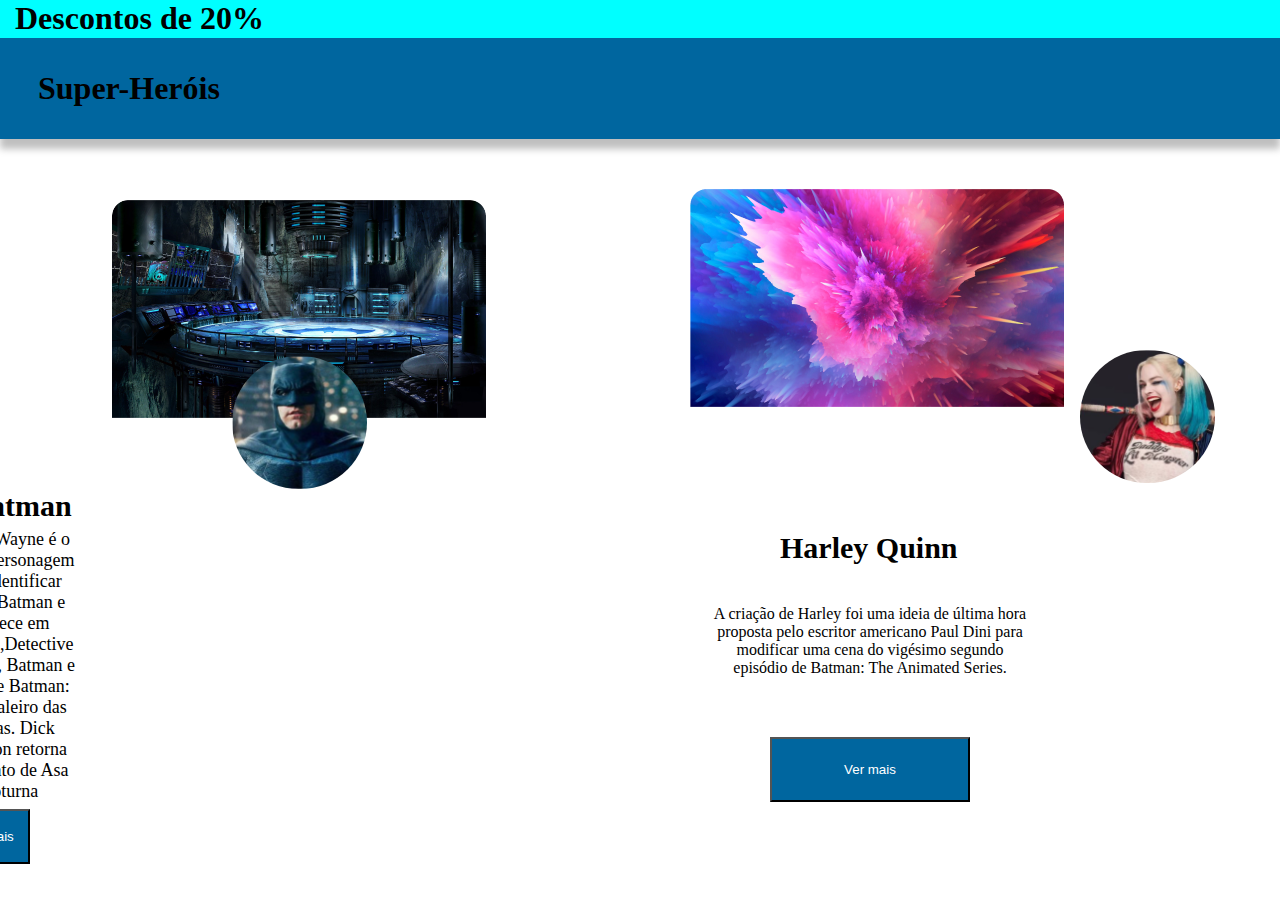
==== Frontend/aula10/index.html @ 7b3833b3 "CTD" ====
<!DOCTYPE html>
<html lang="pt-br">

<head>
    <meta charset="UTF-8">
    <meta http-equiv="X-UA-Compatible" content="IE=edge">
    <meta name="viewport" content="width=device-width, initial-scale=1.0">
    <link rel="stylesheet" href="styles/style.css">
    <title>Aula10</title>
</head>

<body>
    <header class="cabecalho">
        <div class="title">
            <h1>Descontos de 20%</h1>
        </div>
        <h1 class="subtitle">Super-Heróis</h1>
    </header>

    <main>
        <section class="rows">
            <div class="card1">
                <img class="fundo1" src="./img/fundo1.png" alt="fundo Batman">
                <h1>Batman</h1>
                <p>Bruce Wayne é o único personagem a se identificar como Batman e aparece 
                    em Batman,Detective Comics, Batman e Robin e Batman: O Cavaleiro das Trevas. 
                    Dick Grayson retorna ao manto de Asa Noturna</p>
                <img class="batman" src="./img/Batman.png" alt="Batman">  
                <button class="bat">Ver mais</button>   
            </div>
            <div class="card2">
                <img class="fundo2" src="./img/fundo2.png" alt="fundo Batman">
                <h1>Harley Quinn</h1>
                <p>A criação de Harley foi uma ideia de última hora proposta pelo escritor americano Paul Dini para modificar uma cena do vigésimo segundo episódio de Batman: The Animated Series.            </p>
                <img class="Harley" src="./img/Harley Quinn.png" alt="Batman">
                <button class="har">Ver mais</button>    
            </div>
        </section>
    </main>
    <footer>
        <div>
            <h1 class="footer">Todos os direitos reservados a Front-end I</h1>
        </div>
    </footer>
</body>

</html>
---- Frontend/aula10/styles/style.css ----
* {
    margin: 0;
    padding: 0;
    box-sizing: border-box;
}

.cabecalho .title {
    background-color: aqua;
    display: flex;
    width: 100vw;
    height: 38px;
    padding-left: 15px;

}

.cabecalho .subtitle {
    background-color: #00669F;
    display: flex;
    height: 101px;
    width: 100vw;
    align-items: center;
    padding-left: 38px;
    box-shadow: 0px 10px 7px 0px #00000040;
}

.fundo1 {
    position: absolute;
    width: 374px;
    height: 217.81px;
    left: 112px;
    top: 200.11px;
    border-radius: 16px 16px 0px 0px;
}

.batman {
    position: absolute;
    width: 135.43px;
    height: 133.17px;
    left: 231.57px;
    top: 355.57px;
    border-radius: 80px;
}

fundo2 {
    position: absolute;
    width: 374px;
    height: 217.81px;
    left: 112px;
    top: 225.11px;
}

.Harley {
    position: absolute;
    width: 135.43px;
    height: 133.17px;
    left: 1080px;
    top: 350px;
    border-radius: 80px;
}

.rows {
    display: flex;
    justify-content: center;
    align-items: center;
}

.card1 {
    display: flex;
    border-radius: 5px;
    padding: 30px;
    margin: 20px;
    width: 400px;
}

.card1 p {
    position: relative;
    font-size: 18px;
    text-align: center;
    top: 270px;
    right: 420px;    
    padding: 10px;
}

.card1 h1 {
    position: relative;
    top: 240px;
    font-size: 30px;
    right: 280px;
}

.card2 {
    border-radius: 5px;
    padding: 30px;
    margin: 20px;
    width: 400px;
}

.card2 p {
    position: relative;
    font-size: 16px;
    text-align: center;
    top: 150px;
    left: 10px;    
    padding: 10px;

}

.card2 h1 {
    position: relative;
    top: 120px;
    font-size: 30px;
    left: 90px;
}

.bat {
    position: relative;
    width: 900px;
    height: 55px;
    top: 560px;
    right: 560px;
    background-color: #00669F;
    color: #fff;
}

.har {
    position: relative;
    width: 200px;
    height: 65px;
    top: 200px;
    left: 80px;
    background-color: #00669F;
    color: #fff;
}

.footer {
    background-color: #00669F;
    width: 100vw;
    position: fixed;
    top: 912px;
    padding-left: 38px;
}
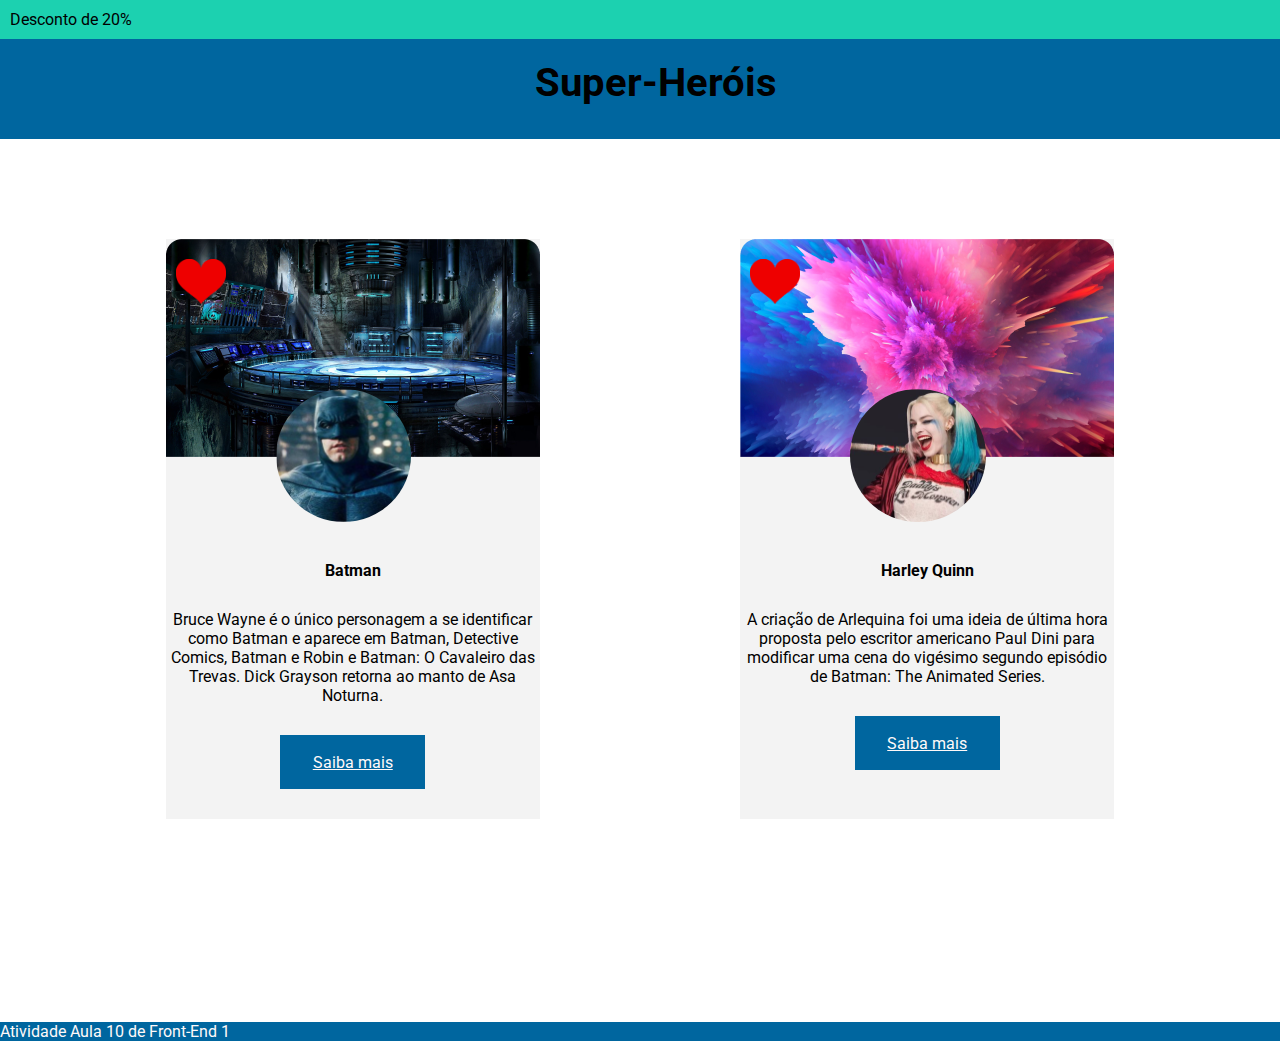
==== commit 8d8586fe: "front1" ====
--- a/Frontend/aula10/index.html
+++ b/Frontend/aula10/index.html
@@ -1,47 +1,71 @@
 <!DOCTYPE html>
-<html lang="pt-br">
+<html lang="pt-BR">
 
 <head>
     <meta charset="UTF-8">
     <meta http-equiv="X-UA-Compatible" content="IE=edge">
     <meta name="viewport" content="width=device-width, initial-scale=1.0">
-    <link rel="stylesheet" href="styles/style.css">
-    <title>Aula10</title>
+    <link rel="stylesheet" href="css/style.css">
+    <title>Atividade aula 10</title>
 </head>
 
 <body>
+
+    <p class="tag">Desconto de 20%</p>
+
     <header class="cabecalho">
-        <div class="title">
-            <h1>Descontos de 20%</h1>
-        </div>
-        <h1 class="subtitle">Super-Heróis</h1>
+        <h1 class="titulo-page">Super-Heróis</h1>
     </header>
 
-    <main>
-        <section class="rows">
-            <div class="card1">
-                <img class="fundo1" src="./img/fundo1.png" alt="fundo Batman">
-                <h1>Batman</h1>
-                <p>Bruce Wayne é o único personagem a se identificar como Batman e aparece 
-                    em Batman,Detective Comics, Batman e Robin e Batman: O Cavaleiro das Trevas. 
-                    Dick Grayson retorna ao manto de Asa Noturna</p>
-                <img class="batman" src="./img/Batman.png" alt="Batman">  
-                <button class="bat">Ver mais</button>   
-            </div>
-            <div class="card2">
-                <img class="fundo2" src="./img/fundo2.png" alt="fundo Batman">
-                <h1>Harley Quinn</h1>
-                <p>A criação de Harley foi uma ideia de última hora proposta pelo escritor americano Paul Dini para modificar uma cena do vigésimo segundo episódio de Batman: The Animated Series.            </p>
-                <img class="Harley" src="./img/Harley Quinn.png" alt="Batman">
-                <button class="har">Ver mais</button>    
-            </div>
-        </section>
+    <main class="principal">
+
+        <div class="item1">
+            <img class="coracao" src="img/coracao.png" alt="">
+            <img class="perfil1" src="img/Batman.png"
+                alt="">
+            <img class="capa1"
+                src="img/batcaverna.png"
+                alt="">
+            <h2 class="titulo-conteudo">Batman</h2>
+            <p class="descricao">
+                Bruce Wayne é o único personagem a se identificar como Batman e
+                aparece em Batman, Detective Comics, Batman e Robin e Batman: O
+                Cavaleiro das Trevas. Dick Grayson retorna ao manto de Asa Noturna.
+            </p>
+
+            <button class="botao">
+                <a href="https://pt.wikipedia.org/wiki/Batman" class="link">Saiba mais</a>
+            </button>
+
+        </div>
+
+        <div class="item2">
+            <img class="coracao" src="img/coracao.png" alt="">
+            <img class="perfil2"
+                src="img/Harley Quinn.png" alt="">
+            <img class="capa2"
+                src="img/background.png"
+                alt="">
+            <h2 class="titulo-conteudo">Harley Quinn</h2>
+            <p class="descricao">
+                A criação de Arlequina foi uma ideia de última hora proposta pelo
+                escritor americano Paul Dini para modificar uma cena do vigésimo
+                segundo episódio de Batman: The Animated Series.
+            </p>
+
+            <button class="botao">
+                <a href="https://pt.wikipedia.org/wiki/Arlequina"
+                    class="link">Saiba mais</a>
+            </button>
+
+        </div>
+
     </main>
-    <footer>
-        <div>
-            <h1 class="footer">Todos os direitos reservados a Front-end I</h1>
-        </div>
+
+    <footer class="rodape">
+        <p>Atividade Aula 10 de Front-End 1</p>
     </footer>
+
 </body>
 
 </html>--- a/Frontend/aula10/css/style.css
+++ b/Frontend/aula10/css/style.css
@@ -0,0 +1,119 @@
+@import url('https://fonts.googleapis.com/css2?family=Roboto&display=swap');
+
+*{
+    margin: 0;
+    padding: 0;
+    border: 0;
+    font-size: 100%;
+}
+
+body{
+    background-color: #1cd1b0;
+    font-family: 'Roboto', sans-serif;
+}
+
+.cabecalho h1{
+    text-align: center;
+    background-color: #00669F;
+    width: 100%;
+    height: 80px;
+    top: 38px;
+    font-size: 40px;
+    padding-top: 20px;
+    padding-left: 16px;
+}
+
+.principal{
+    background-color: white;
+    display: flex;
+    justify-content: center;
+    flex-direction: row;
+}
+
+.item1{
+    max-width: 374px;
+    margin-left: 200.25px;
+    margin-top: 100px;
+    margin-right: 100.25px;
+    margin-bottom: 203px;
+    background-color: #F3F3F3;
+}
+
+.perfil1{
+    width: 135.43px;
+    height: 133.17px;
+    border-radius: 50%;
+    position: absolute;
+    margin-left: 110px;
+    margin-top: 150px;
+}
+
+.capa1{
+    width: 374px;
+    height: 218px;
+}
+
+
+.item2{
+    max-width: 374px;
+    margin-left: 100.25px;
+    margin-top: 100px;
+    margin-right: 200.25px;
+    margin-bottom: 203px;
+    background-color: #F3F3F3;
+}
+
+.perfil2{
+    width: 135.43px;
+    height: 133.17px;
+    border-radius: 50%;
+    position: absolute;
+    margin-left: 110px;
+    margin-top: 150px;
+}
+
+.capa2{
+    width: 374px;
+    height: 218px;
+}
+
+.rodape{
+    background-color: #00669F;
+    color: #FFF9F9;
+}
+
+.titulo-conteudo{
+    margin-top: 100px;
+    text-align: center;
+}
+
+.descricao{
+    margin-top: 30px;
+    text-align: center;
+}
+
+.botao{
+    background-color: #00669F;
+    color: #FFF9F9;
+    width: 145px;
+    height: 54px;
+    margin-left: 114.5px;
+    margin-top: 30px;
+    margin-bottom: 30px;
+}
+
+.link{
+    font-family: 'Roboto', sans-serif;
+    color: #FFF9F9;
+}
+
+.tag{
+    padding: 10px;
+}
+
+.coracao{
+    width: 50px;
+    position: absolute;
+    margin-top: 20px;
+    margin-left: 10px;
+}